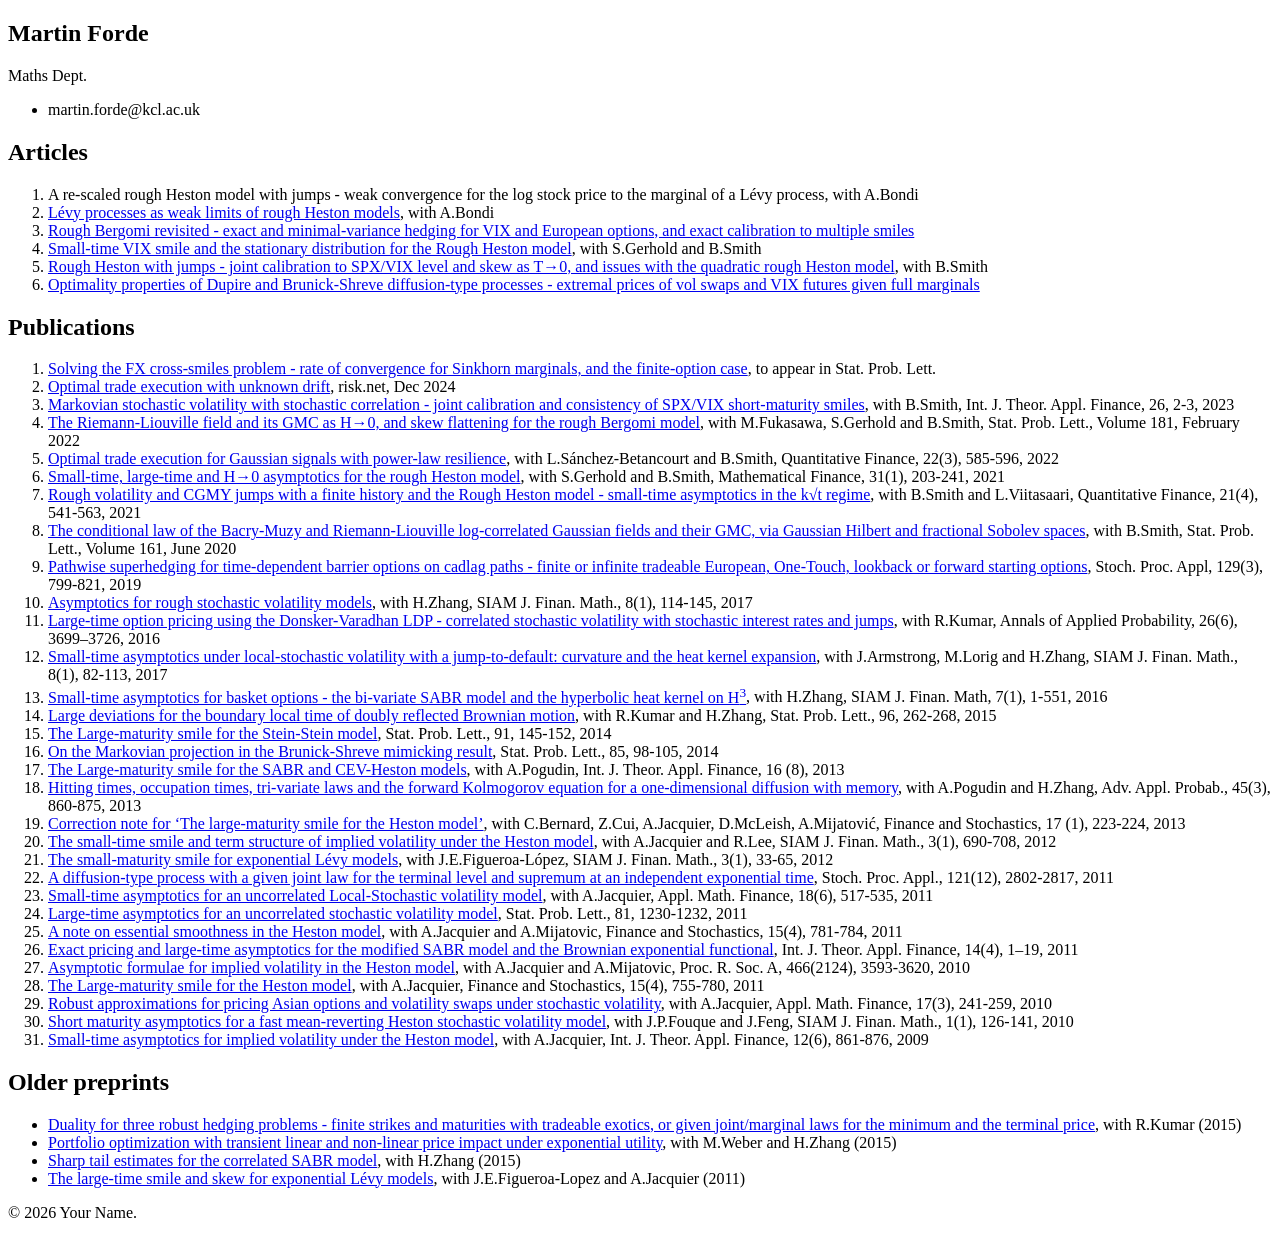
==== index2.html @ 57410478 "Add files via upload" ====
<!doctype html>
<html lang="en">
<head>
  <meta charset="utf-8">
  <meta name="viewport" content="width=device-width, initial-scale=1">
  <title>Martin Forde - Academic Website</title>
  <meta name="description" content="Academic homepage of Martin Forde, including research, publications, teaching, and contact information.">
  <link rel="canonical" href="https://YOUR-GITHUB-USERNAME.github.io/">
  <link rel="stylesheet" href="assets/style.css">

  <script type="application/ld+json">
  {
    "@context": "https://schema.org",
    "@type": "Person",
    "name": "",
    "url": "https://YOUR-GITHUB-USERNAME.github.io/",
    "affiliation": {
      "@type": "Organization",
      "name": "Your University"
    },
    "sameAs": [
      "https://scholar.google.com/",
      "https://martinforde.github.io"
    ]
  }
  </script>
</head>

<body>
  <header class="site-header">
    <nav class="nav">
      <a class="site-title" href="index.html"></a>
    </nav>
  </header>

  <main class="layout">
    <aside class="sidebar">
      
      <h1>Martin Forde</h1>
      <p class="subtitle">Maths Dept.</p>

      <ul class="contact-list">
        <li>martin.forde@kcl.ac.uk</li>
      </ul>
    </aside>

    <section class="content">

      <h2>Articles</h2>
      <ol>
<li>A re-scaled rough Heston model with jumps - weak convergence for the log stock price to the marginal of a Lévy process, with A.Bondi
<li><a href="https://arxiv.org/abs/2508.14835">Lévy processes as weak limits of rough Heston models</A>, with A.Bondi
<li><a href="ClarkOconeRoughBergomiBass.pdf">Rough Bergomi revisited - exact and minimal-variance hedging for VIX and European options, and exact calibration to multiple smiles</A>
<li><a href="VIXSmile-StationaryDistN-rHeston.pdf">Small-time VIX smile and the stationary distribution for the Rough Heston model</A>, with S.Gerhold and B.Smith
<li><a href="RoughHestonCGMY-SPXVIXcalibration.pdf">Rough Heston with jumps - joint calibration to SPX/VIX level and skew as T→0, and issues with the quadratic rough Heston model</A>, with B.Smith
<li><a href="ExtremalPropertiesBrunickShreve-VIX.pdf">Optimality properties of Dupire and Brunick-Shreve diffusion-type processes - extremal prices of vol swaps and VIX futures given full marginals</A>
      </ol>
  

<h2>Publications</h2>
<ol>
<li><a href="FXCrossSmiles-updated.pdf">Solving the FX cross-smiles problem - rate of convergence for Sinkhorn marginals,
and the finite-option case</A>, to appear in Stat. Prob. Lett. 
<li><a href="TradingUnknownDrift.pdf">Optimal trade execution with unknown drift</A>, risk.net, Dec 2024
<li><a href="SPX-VIX-Calibration-Stochastic-Correlation-New.pdf">Markovian stochastic volatility with stochastic correlation - joint calibration and consistency of SPX/VIX short-maturity smiles</A>, with B.Smith, Int. J. Theor. Appl. Finance, 
26, 2-3, 2023
<li><a href="RL-GMC-rBergomi.pdf">The Riemann-Liouville field and its GMC as H→0, and skew flattening for the rough Bergomi model</A>, with M.Fukasawa, S.Gerhold and B.Smith, Stat. Prob. Lett., Volume 181, February 2022

<li><a href="GaussianSignalsPowerLawNew.pdf">Optimal trade execution for Gaussian signals with power-law resilience</A>, with L.Sánchez-Betancourt and B.Smith, Quantitative Finance, 22(3), 585-596, 2022

<li><a href="RoughHestonAsymptoticsNew.pdf">Small-time, large-time and H→0 asymptotics for the rough Heston model</A>, with S.Gerhold and B.Smith, Mathematical Finance, 31(1), 203-241, 2021

<li><a href="Revision4.pdf">Rough volatility and CGMY jumps with a finite history
and the Rough Heston model - small-time asymptotics in the k√t regime</A>, with B.Smith and L.Viitasaari, Quantitative Finance, 21(4), 541-563, 2021


<li><a href="ConditionalLawLCGF.pdf">The conditional law of the Bacry-Muzy and
Riemann-Liouville log-correlated Gaussian fields
and their GMC, via Gaussian Hilbert and fractional
Sobolev spaces</A>, with B.Smith, Stat. Prob. Lett., Volume 161, June 2020


<li><a href="XInfXCadlag.pdf">Pathwise superhedging for time-dependent barrier options on cadlag paths - finite or infinite tradeable European, One-Touch, lookback or forward starting options</A>, Stoch. Proc. Appl,
129(3), 799-821, 2019 <br>

<li><a href="RoughStocVolRho.pdf">Asymptotics for rough stochastic volatility models</A>, with H.Zhang, SIAM J. Finan. Math., 8(1), 114-145, 2017<br>

<li><a href="LargeTimeSVSI-Jumps.pdf">Large-time option pricing using the Donsker-Varadhan LDP - correlated stochastic volatility with stochastic interest rates and jumps</A>, with R.Kumar, Annals of Applied Probability, 26(6), 3699–3726, 2016<br>


<li><a href="HeatKernelStocVol.pdf">Small-time asymptotics under local-stochastic
volatility with a jump-to-default: curvature and the heat kernel expansion</A>, with J.Armstrong, M.Lorig and H.Zhang, SIAM J. Finan. Math.,
8(1), 82-113, 2017<br>


<li><a href="BivariateSABRBaskets.pdf">Small-time asymptotics for basket options - the bi-variate SABR model and the hyperbolic heat kernel on H<sup>3</sup></A>, with H.Zhang, SIAM J. Finan. Math, 7(1), 1-551, 2016 <br>


<li><a href="BoundaryLocalTime.pdf">Large deviations for the boundary local time of doubly reflected Brownian motion</A>, with R.Kumar and H.Zhang, Stat. Prob. Lett., 96, 262-268, 2015
<br>

<li><a href="LargeTimeSteinStein.pdf">The Large-maturity smile for the Stein-Stein model</A>, Stat. Prob. Lett., 91, 145-152, 2014
<br>

<li><a href="MarkovianProjection.pdf">On the Markovian projection in the Brunick-Shreve mimicking result</A>, Stat. Prob. Lett., 85, 98-105, 2014
<br>

<li><a href="LargeTimeSABR.pdf">The Large-maturity smile for the SABR and CEV-Heston models</A>, with A.Pogudin, Int. J. Theor. Appl. Finance, 16 (8), 2013<br>

<li><a href="SigmaXMin.pdf">Hitting times, occupation times, tri-variate laws and the forward Kolmogorov equation for a one-dimensional diffusion with memory</A>, with A.Pogudin and H.Zhang, Adv. Appl. Probab., 45(3), 860-875, 2013 <br>

<li><a href="https://emea01.safelinks.protection.outlook.com/?url=http%3A%2F%2Flink.springer.com%2Farticle%2F10.1007%252Fs00780-012-0197-9&amp;data=01%7C01%7C%7C53f42753bc344ca5b61f08d6250b6d29%7C8370cf1416f34c16b83c724071654356%7C0&amp;sdata=XteUuK3rkdjB9Z60v8utpdtMXzl7VYhW%2FJNc0uPiNyY%3D&amp;reserved=0">Correction note for ‘The large-maturity smile for the Heston model’</A>, with C.Bernard, Z.Cui, A.Jacquier, D.McLeish, A.Mijatovi&#263, Finance and Stochastics, 17 (1), 223-224, 2013 <br>



<li><a href="HestonSmallTimeCorrection.pdf">The small-time smile and term structure of implied volatility under the Heston model</A>, with A.Jacquier and R.Lee, SIAM J. Finan. Math., 3(1), 690-708, 2012 <br>

<li><a href="SmallTimeSmileLevy.pdf">The small-maturity smile for exponential Lévy models</A>, with J.E.Figueroa-López, SIAM J. Finan. Math., 3(1), 33-65, 2012 <br>

<li><a href="SigmaXM.pdf">A diffusion-type process with a given joint law for the terminal level and supremum
at an independent exponential time</A>, Stoch. Proc. Appl., 121(12), 2802-2817, 2011<br>


<li><a href="SmallTimeStocVolSmile.pdf">Small-time asymptotics for an uncorrelated Local-Stochastic volatility model</A>, with A.Jacquier, Appl. Math. Finance, 18(6), 517-535, 2011
 <br>

<li><a href="LargeTimeStocVol.pdf">Large-time asymptotics for an uncorrelated stochastic volatility model</A>, Stat. Prob. Lett., 81, 1230-1232, 2011
<br>

<li><a href="HestonEssentialSmoothness.pdf">A note on essential smoothness in the Heston model</A>, with A.Jacquier and A.Mijatovic, Finance and Stochastics, 15(4), 781-784, 2011
<br>

<li><a href="SABR.pdf">Exact pricing and large-time asymptotics for the modified SABR model and the Brownian exponential functional</A>,  Int. J. Theor. Appl. Finance, 14(4), 1–19, 2011<br>

<li><a href="HestonLargeTimeSmileCorrection.pdf">Asymptotic formulae for implied volatility in the Heston model</A>, with A.Jacquier and A.Mijatovic,
Proc. R. Soc. A, 466(2124), 3593-3620, 2010
<br>

<li><a href="HestonLargeTimeSmile.pdf">The Large-maturity smile for the Heston model</A>, with A.Jacquier, Finance and Stochastics, 15(4), 755-780, 2011
    <br>

<li><a href="Asians+VolSwaps.pdf">Robust approximations for pricing Asian options and volatility swaps under stochastic volatility</A>, with A.Jacquier, Appl. Math. Finance, 17(3), 241-259, 2010

<li><a href="FFF.pdf">Short maturity asymptotics for a fast mean-reverting Heston stochastic volatility model</A>, with J.P.Fouque and J.Feng,
SIAM J. Finan. Math., 1(1), 126-141, 2010<br>

<li><a href="HestonSmallTime.pdf">Small-time asymptotics for implied volatility under the Heston model</A>, with A.Jacquier,  Int. J. Theor. Appl. Finance, 12(6), 861-876, 2009

</ol>


<h2>Older preprints</h2>
      <ul>
<li><a href="RobustHedgingXMinX.pdf">Duality for three robust hedging problems - finite strikes
and maturities with tradeable exotics, or given joint/marginal laws for the minimum and the terminal price</A>, with R.Kumar (2015)<br>

<li><a href="PriceImpactExpUtility.pdf">Portfolio optimization with transient linear and non-linear price impact under exponential utility</A>, with M.Weber and H.Zhang (2015)<br>
<li><a href="SABRTailsRho.pdf">Sharp tail estimates for the correlated SABR model</A>, with H.Zhang (2015)<br>
<li><a href="LargeTimeLevy_Rev.pdf">The large-time smile and skew for exponential Lévy models</A>, with J.E.Figueroa-Lopez and A.Jacquier (2011)<br>
      </ul>

  </section>
  </main>

  <footer class="site-footer">
    <p>&copy; 2026 Your Name.</p>
  </footer>
</body>
</html>
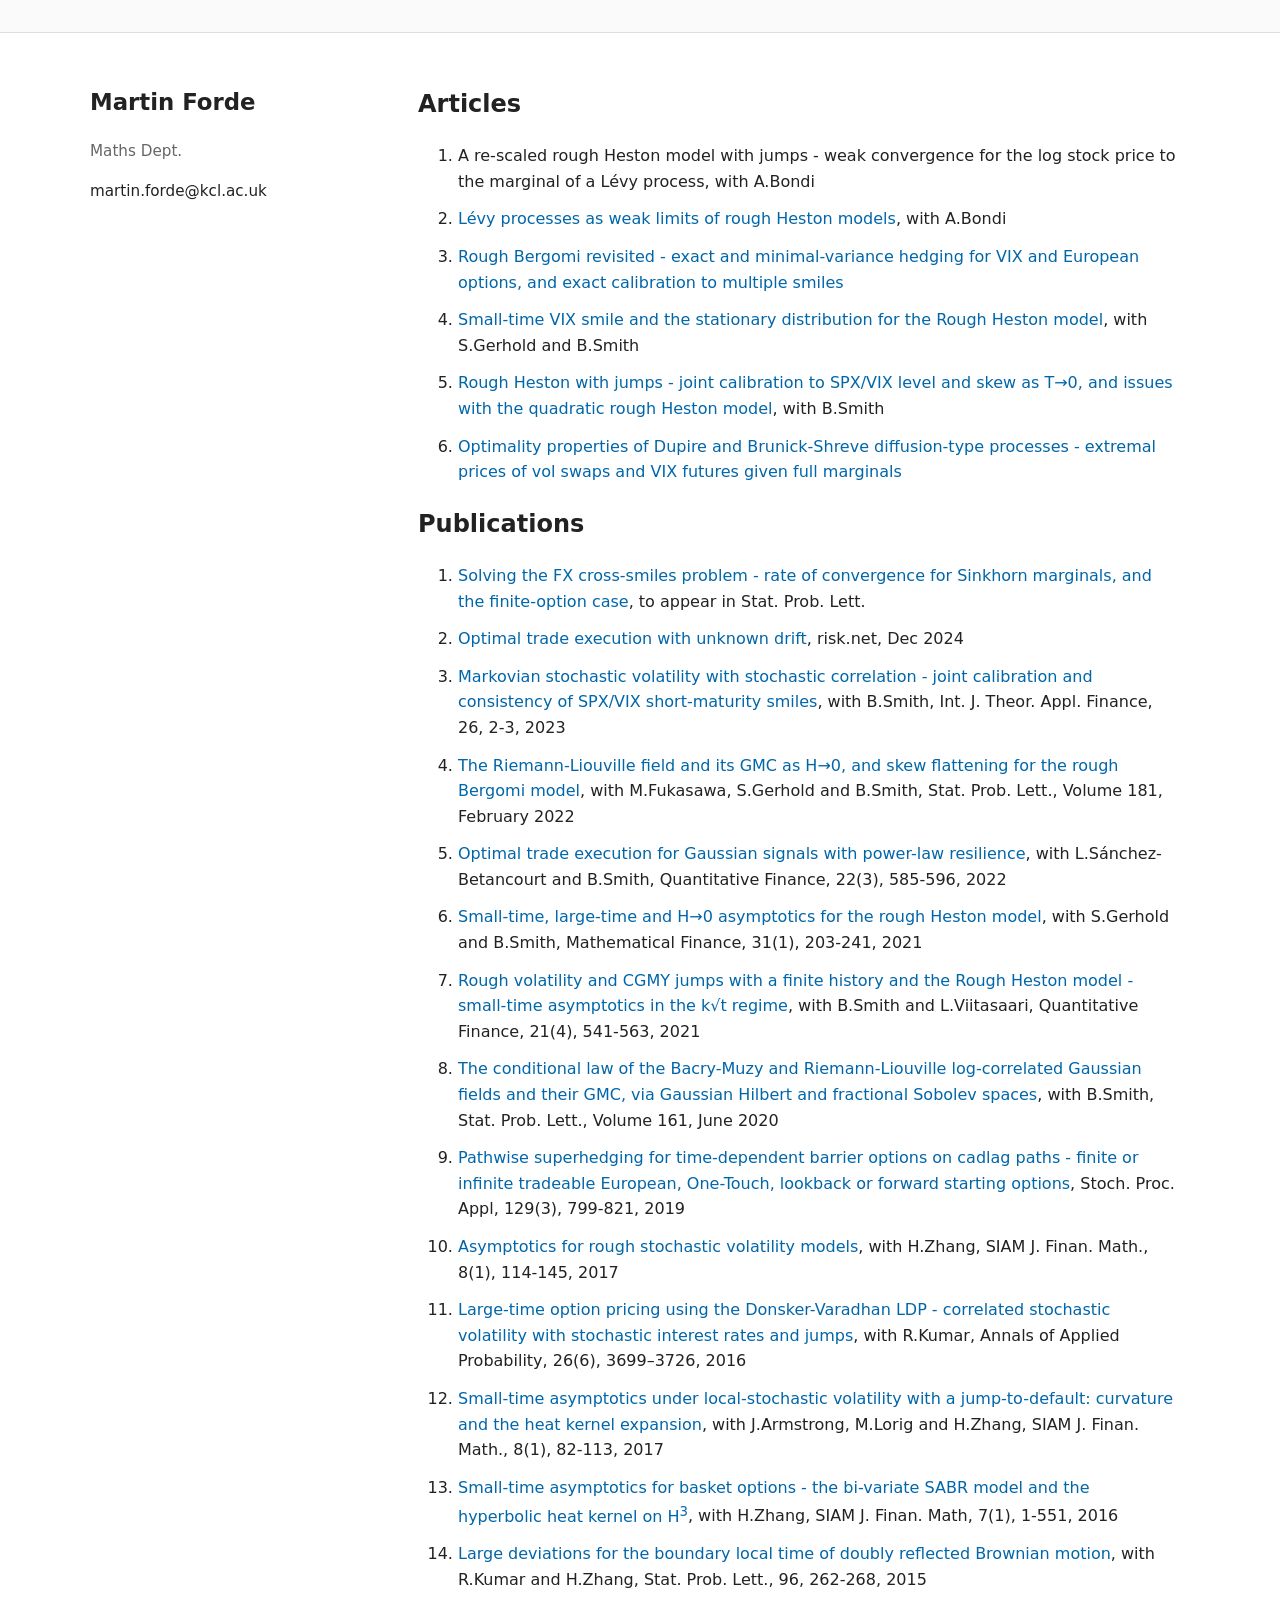
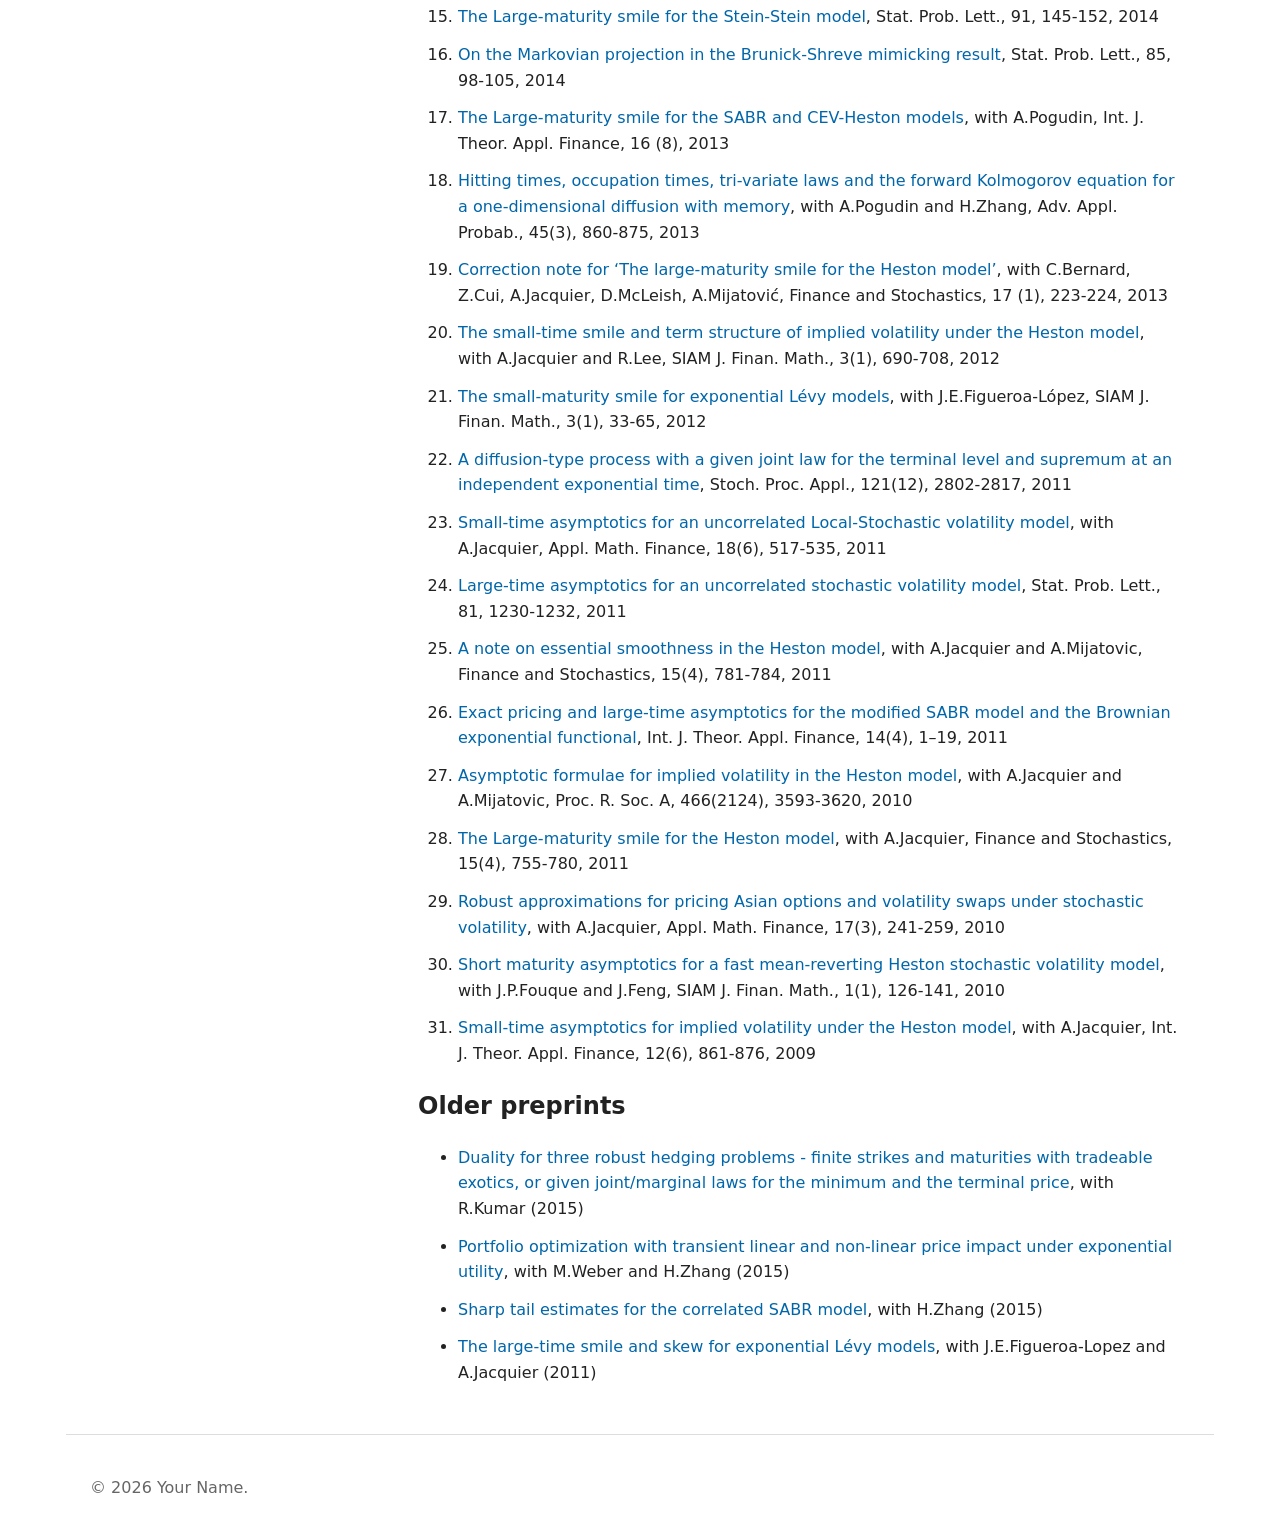
==== commit fbd266a2: "Update index2.html" ====
--- a/index2.html
+++ b/index2.html
@@ -5,15 +5,15 @@
   <meta name="viewport" content="width=device-width, initial-scale=1">
   <title>Martin Forde - Academic Website</title>
   <meta name="description" content="Academic homepage of Martin Forde, including research, publications, teaching, and contact information.">
-  <link rel="canonical" href="https://YOUR-GITHUB-USERNAME.github.io/">
-  <link rel="stylesheet" href="assets/style.css">
+  <link rel="canonical" href="https://martinforde.github.io/">
+  <link rel="stylesheet" href="style.css">
 
   <script type="application/ld+json">
   {
     "@context": "https://schema.org",
     "@type": "Person",
     "name": "",
-    "url": "https://YOUR-GITHUB-USERNAME.github.io/",
+    "url": "https://martinforde.github.io/",
     "affiliation": {
       "@type": "Organization",
       "name": "Your University"
--- a/style.css
+++ b/style.css
@@ -0,0 +1,96 @@
+body {
+  margin: 0;
+  font-family: system-ui, -apple-system, BlinkMacSystemFont, "Segoe UI", sans-serif;
+  line-height: 1.6;
+  color: #222;
+  background: #fff;
+}
+
+a {
+  color: #0066aa;
+  text-decoration: none;
+}
+
+a:hover {
+  text-decoration: underline;
+}
+
+.site-header {
+  border-bottom: 1px solid #ddd;
+  background: #fafafa;
+}
+
+.nav {
+  max-width: 1100px;
+  margin: 0 auto;
+  padding: 16px 24px;
+  display: flex;
+  gap: 20px;
+  align-items: center;
+  flex-wrap: wrap;
+}
+
+.site-title {
+  font-weight: 700;
+  margin-right: auto;
+}
+
+.layout {
+  max-width: 1100px;
+  margin: 0 auto;
+  padding: 32px 24px;
+  display: grid;
+  grid-template-columns: 280px 1fr;
+  gap: 48px;
+}
+
+.sidebar {
+  font-size: 0.95rem;
+}
+
+.profile-photo {
+  width: 180px;
+  height: 180px;
+  object-fit: cover;
+  border-radius: 50%;
+  background: #eee;
+}
+
+.subtitle {
+  color: #666;
+}
+
+.contact-list {
+  list-style: none;
+  padding: 0;
+}
+
+.content {
+  max-width: 760px;
+}
+
+.content h1 {
+  margin-top: 0;
+}
+
+.content li {
+  margin-bottom: 12px;
+}
+
+.site-footer {
+  max-width: 1100px;
+  margin: 0 auto;
+  padding: 24px;
+  border-top: 1px solid #ddd;
+  color: #666;
+}
+
+@media (max-width: 760px) {
+  .layout {
+    grid-template-columns: 1fr;
+  }
+
+  .site-title {
+    width: 100%;
+  }
+}
